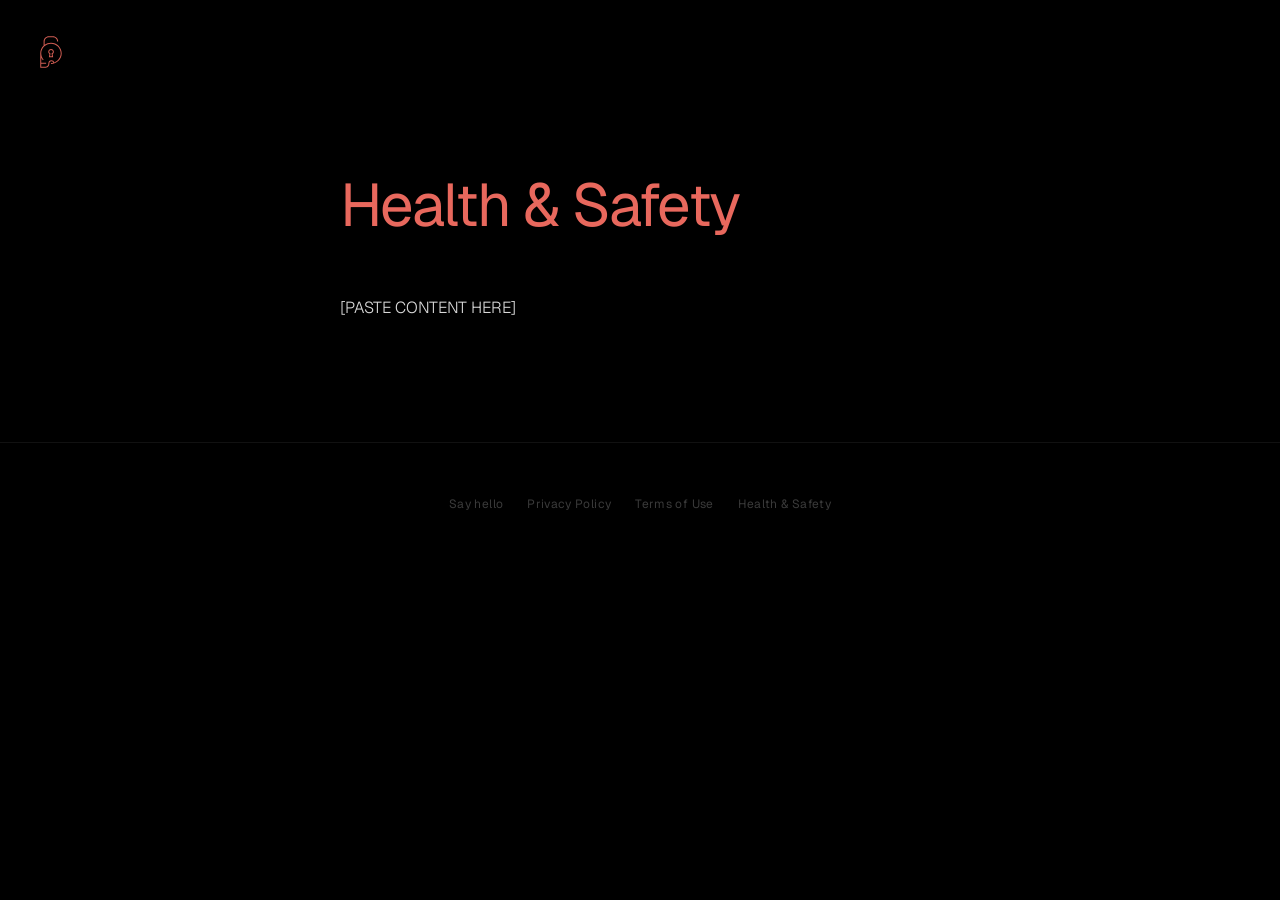
==== health.html @ e21d2026 "Add files via upload" ====
<!DOCTYPE html>
<html lang="en">
<head>
  <meta charset="UTF-8">
  <meta name="viewport" content="width=device-width, initial-scale=1.0">
  <meta name="description" content="Head Rub health and safety information.">
  <meta name="theme-color" content="#000000">
  <title>Health &amp; Safety — Head Rub</title>
  <link rel="stylesheet" href="style.css">
  <link rel="icon" href="assets/logo.svg" type="image/svg+xml">
</head>
<body>

  <header class="site-header">
    <a href="index.html" class="logo-link" aria-label="Head Rub — home">
      <img src="assets/logo.svg" alt="Head Rub" class="logo">
    </a>
  </header>

  <main>
    <div class="legal-title">
      <h1>Health &amp; Safety</h1>
    </div>

    <div class="legal-content">
      [PASTE CONTENT HERE]
    </div>
  </main>

  <footer class="site-footer">
    <nav class="footer-links" aria-label="Footer">
      <a href="mailto:hey@carrieflips.com">Say hello</a>
      <a href="privacy.html">Privacy Policy</a>
      <a href="terms.html">Terms of Use</a>
      <a href="health.html">Health &amp; Safety</a>
    </nav>
  </footer>

</body>
</html>
---- style.css ----
@import url('https://fonts.googleapis.com/css2?family=Geist:wght@300;400;500;600&display=swap');

:root {
  --black: #000000;
  --coral: #E8685D;
  --white: #ffffff;
  --muted: #5a2e26;
  --frame-border: #2a2a2a;
  --footer-link: #3a3a3a;
  --divider: #111111;
}

*, *::before, *::after {
  margin: 0;
  padding: 0;
  box-sizing: border-box;
}

html {
  scroll-behavior: smooth;
}

body {
  background: var(--black);
  color: var(--white);
  font-family: 'Geist', -apple-system, BlinkMacSystemFont, 'Segoe UI', sans-serif;
  font-size: 16px;
  line-height: 1.6;
  -webkit-font-smoothing: antialiased;
  -moz-osx-font-smoothing: grayscale;
}

a {
  color: inherit;
  text-decoration: none;
}

/* ─── Site Header ─── */

.site-header {
  padding: 36px 40px;
}

.logo-link {
  display: inline-flex;
  align-items: center;
  line-height: 0;
  opacity: 0.9;
  transition: opacity 0.2s ease;
}

.logo-link:hover {
  opacity: 1;
}

.logo {
  height: 32px;
  width: auto;
}

/* ─── Hero ─── */

.hero {
  display: flex;
  flex-direction: column;
  align-items: center;
  gap: 64px;
  padding: 40px 40px 100px;
  max-width: 1080px;
  margin: 0 auto;
}

@media (min-width: 780px) {
  .hero {
    flex-direction: row;
    align-items: center;
    gap: 80px;
    padding: 60px 60px 120px;
  }
}

/* Phone device frame */
.phone-frame {
  flex-shrink: 0;
  width: 280px;
  height: calc(280px * (19.5 / 9));
  background: #080808;
  border-radius: 36px;
  border: 1.5px solid var(--frame-border);
  overflow: hidden;
  position: relative;
  box-shadow: 0 0 0 1px #000, 0 32px 80px rgba(0, 0, 0, 0.6);
}

.phone-frame video {
  width: 100%;
  height: 100%;
  object-fit: cover;
  display: block;
}

.phone-placeholder {
  width: 100%;
  height: 100%;
  display: flex;
  flex-direction: column;
  align-items: center;
  justify-content: center;
  gap: 16px;
}

.phone-placeholder .placeholder-logo {
  height: 48px;
  width: auto;
  opacity: 0.25;
}

.phone-placeholder span {
  font-size: 11px;
  letter-spacing: 0.12em;
  text-transform: uppercase;
  color: #2a2a2a;
  font-weight: 400;
}

/* Hero text column */
.hero-text {
  max-width: 460px;
  width: 100%;
}

.hero-headline {
  font-size: clamp(26px, 4.5vw, 42px);
  font-weight: 400;
  color: var(--white);
  line-height: 1.2;
  letter-spacing: -0.025em;
  margin-bottom: 28px;
}

.hero-subhead {
  font-size: 17px;
  font-weight: 300;
  color: rgba(255, 255, 255, 0.65);
  line-height: 1.8;
  margin-bottom: 52px;
}

/* App Store badge */
.appstore-link {
  display: inline-block;
  transition: opacity 0.2s ease;
}

.appstore-link:hover {
  opacity: 0.8;
}

.appstore-badge {
  display: block;
  height: 48px;
  width: auto;
}

/* ─── About block ─── */

.about {
  padding: 80px 40px;
  max-width: 640px;
  margin: 0 auto;
  border-top: 1px solid var(--divider);
}

.about p {
  font-size: 18px;
  font-weight: 300;
  color: var(--white);
  line-height: 1.85;
}

.about p + p {
  margin-top: 28px;
}

/* ─── Health disclaimer ─── */

.disclaimer {
  padding: 0 40px 80px;
  max-width: 640px;
  margin: 0 auto;
}

.disclaimer p {
  font-size: 13px;
  font-weight: 300;
  color: var(--muted);
  line-height: 1.8;
}

/* ─── Footer ─── */

.site-footer {
  padding: 52px 40px;
  border-top: 1px solid var(--divider);
}

.footer-links {
  display: flex;
  flex-wrap: wrap;
  justify-content: center;
  align-items: center;
  gap: 6px 24px;
}

.footer-links a {
  font-size: 12px;
  font-weight: 400;
  color: var(--footer-link);
  letter-spacing: 0.03em;
  transition: color 0.2s ease;
}

.footer-links a:hover {
  color: var(--coral);
}

/* ─── Legal pages ─── */

.legal-title {
  padding: 60px 40px 16px;
  max-width: 680px;
  margin: 0 auto;
}

.legal-title h1 {
  font-size: clamp(36px, 7vw, 60px);
  font-weight: 400;
  color: var(--coral);
  letter-spacing: -0.03em;
  line-height: 1.1;
}

.legal-content {
  padding: 40px 40px 120px;
  max-width: 680px;
  margin: 0 auto;
  font-size: 16px;
  font-weight: 300;
  line-height: 1.8;
  color: rgba(255, 255, 255, 0.85);
}

.legal-content p + p {
  margin-top: 20px;
}

.legal-content h2 {
  font-size: 13px;
  font-weight: 500;
  color: var(--coral);
  letter-spacing: 0.1em;
  text-transform: uppercase;
  margin-top: 52px;
  margin-bottom: 16px;
}

.legal-content ul,
.legal-content ol {
  padding-left: 24px;
  margin-top: 12px;
  margin-bottom: 12px;
}

.legal-content li {
  margin-bottom: 8px;
}

/* ─── Responsive tweaks ─── */

@media (max-width: 480px) {
  .site-header {
    padding: 28px 24px;
  }

  .hero {
    padding: 32px 24px 80px;
    gap: 48px;
  }

  .phone-frame {
    width: 240px;
    height: calc(240px * (19.5 / 9));
  }

  .about,
  .disclaimer {
    padding-left: 24px;
    padding-right: 24px;
  }

  .legal-title,
  .legal-content {
    padding-left: 24px;
    padding-right: 24px;
  }

  .site-footer {
    padding: 40px 24px;
  }
}
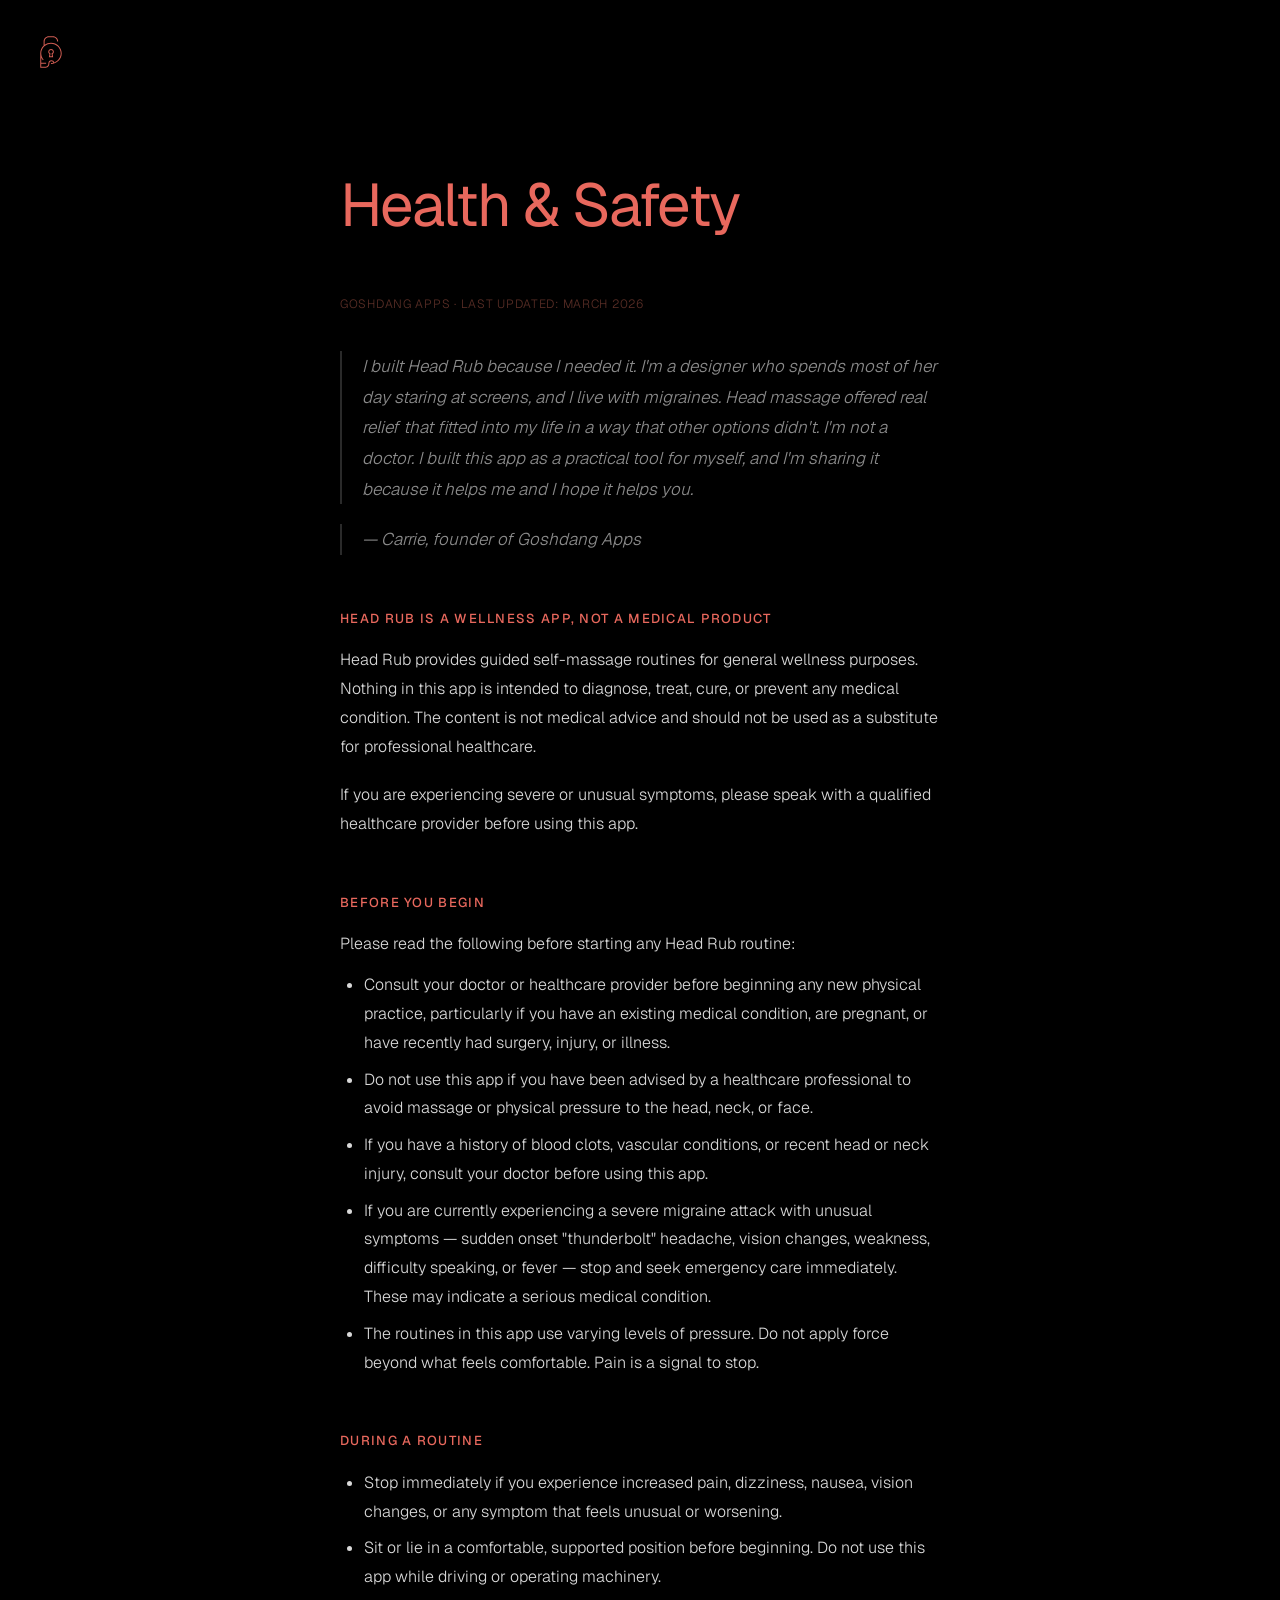
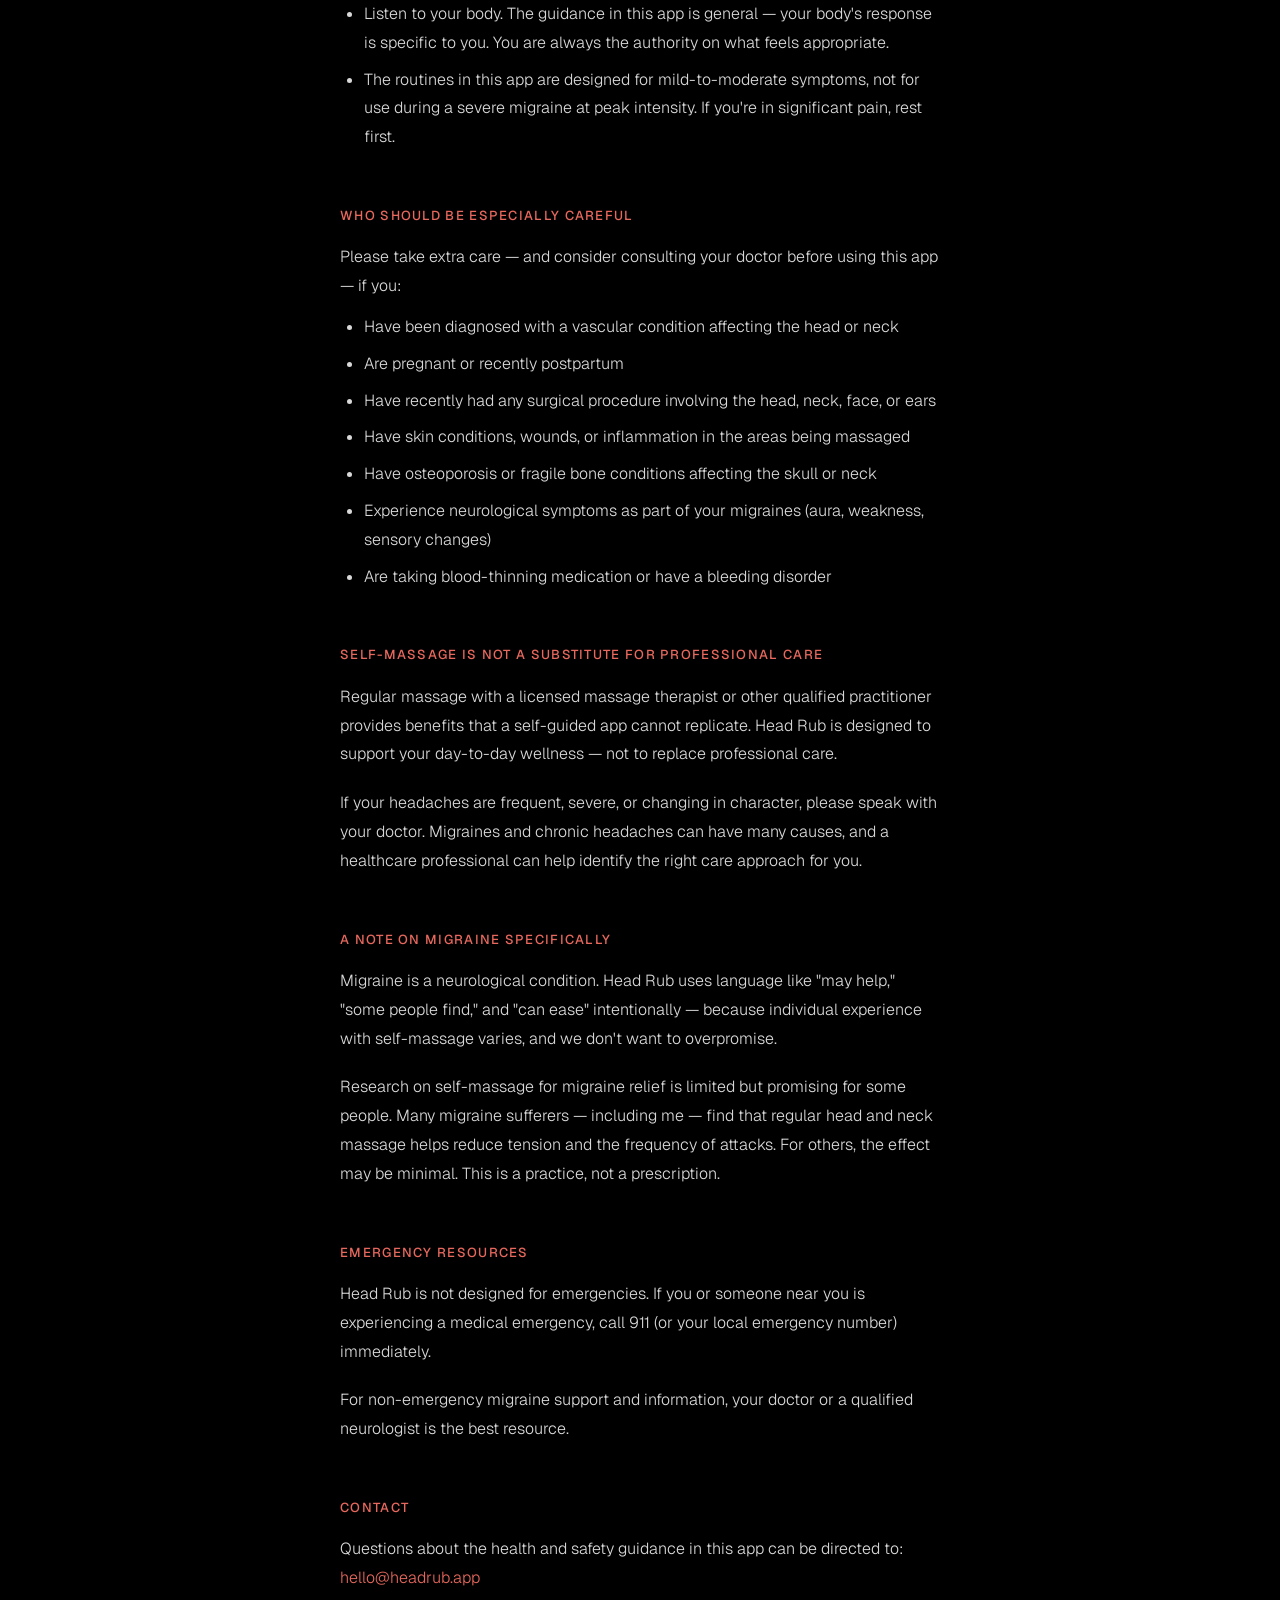
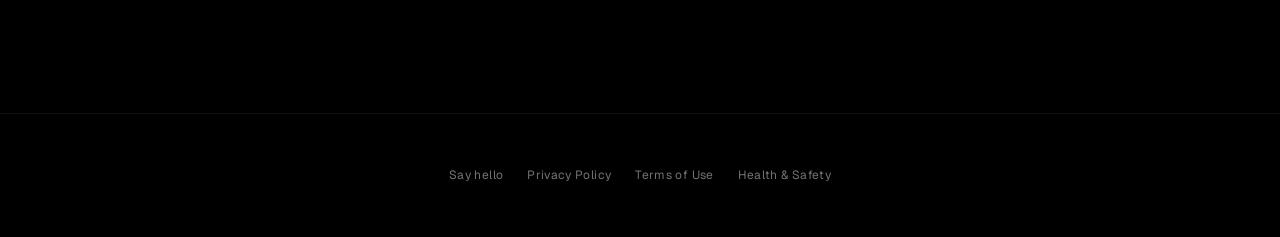
==== commit a2cd01f2: "Add content to all three legal pages Co-Authored-By: Claude Sonnet 4.6 <noreply@anthropic.com>" ====
--- a/health.html
+++ b/health.html
@@ -7,7 +7,7 @@
   <meta name="theme-color" content="#000000">
   <title>Health &amp; Safety — Head Rub</title>
   <link rel="stylesheet" href="style.css">
-  <link rel="icon" href="assets/logo.svg" type="image/svg+xml">
+  <link rel="icon" href="assets/favicon.svg" type="image/svg+xml">
 </head>
 <body>
 
@@ -23,7 +23,61 @@
     </div>
 
     <div class="legal-content">
-      [PASTE CONTENT HERE]
+
+      <p class="legal-meta">Goshdang Apps · Last Updated: March 2026</p>
+
+      <p class="legal-intro"><em>I built Head Rub because I needed it. I'm a designer who spends most of her day staring at screens, and I live with migraines. Head massage offered real relief that fitted into my life in a way that other options didn't. I'm not a doctor. I built this app as a practical tool for myself, and I'm sharing it because it helps me and I hope it helps you.</em></p>
+      <p class="legal-intro legal-intro--attr"><em>— Carrie, founder of Goshdang Apps</em></p>
+
+      <h2>Head Rub Is a Wellness App, Not a Medical Product</h2>
+      <p>Head Rub provides guided self-massage routines for general wellness purposes. Nothing in this app is intended to diagnose, treat, cure, or prevent any medical condition. The content is not medical advice and should not be used as a substitute for professional healthcare.</p>
+      <p>If you are experiencing severe or unusual symptoms, please speak with a qualified healthcare provider before using this app.</p>
+
+      <h2>Before You Begin</h2>
+      <p>Please read the following before starting any Head Rub routine:</p>
+      <ul>
+        <li>Consult your doctor or healthcare provider before beginning any new physical practice, particularly if you have an existing medical condition, are pregnant, or have recently had surgery, injury, or illness.</li>
+        <li>Do not use this app if you have been advised by a healthcare professional to avoid massage or physical pressure to the head, neck, or face.</li>
+        <li>If you have a history of blood clots, vascular conditions, or recent head or neck injury, consult your doctor before using this app.</li>
+        <li>If you are currently experiencing a severe migraine attack with unusual symptoms — sudden onset "thunderbolt" headache, vision changes, weakness, difficulty speaking, or fever — stop and seek emergency care immediately. These may indicate a serious medical condition.</li>
+        <li>The routines in this app use varying levels of pressure. Do not apply force beyond what feels comfortable. Pain is a signal to stop.</li>
+      </ul>
+
+      <h2>During a Routine</h2>
+      <ul>
+        <li>Stop immediately if you experience increased pain, dizziness, nausea, vision changes, or any symptom that feels unusual or worsening.</li>
+        <li>Sit or lie in a comfortable, supported position before beginning. Do not use this app while driving or operating machinery.</li>
+        <li>Listen to your body. The guidance in this app is general — your body's response is specific to you. You are always the authority on what feels appropriate.</li>
+        <li>The routines in this app are designed for mild-to-moderate symptoms, not for use during a severe migraine at peak intensity. If you're in significant pain, rest first.</li>
+      </ul>
+
+      <h2>Who Should Be Especially Careful</h2>
+      <p>Please take extra care — and consider consulting your doctor before using this app — if you:</p>
+      <ul>
+        <li>Have been diagnosed with a vascular condition affecting the head or neck</li>
+        <li>Are pregnant or recently postpartum</li>
+        <li>Have recently had any surgical procedure involving the head, neck, face, or ears</li>
+        <li>Have skin conditions, wounds, or inflammation in the areas being massaged</li>
+        <li>Have osteoporosis or fragile bone conditions affecting the skull or neck</li>
+        <li>Experience neurological symptoms as part of your migraines (aura, weakness, sensory changes)</li>
+        <li>Are taking blood-thinning medication or have a bleeding disorder</li>
+      </ul>
+
+      <h2>Self-Massage Is Not a Substitute for Professional Care</h2>
+      <p>Regular massage with a licensed massage therapist or other qualified practitioner provides benefits that a self-guided app cannot replicate. Head Rub is designed to support your day-to-day wellness — not to replace professional care.</p>
+      <p>If your headaches are frequent, severe, or changing in character, please speak with your doctor. Migraines and chronic headaches can have many causes, and a healthcare professional can help identify the right care approach for you.</p>
+
+      <h2>A Note on Migraine Specifically</h2>
+      <p>Migraine is a neurological condition. Head Rub uses language like "may help," "some people find," and "can ease" intentionally — because individual experience with self-massage varies, and we don't want to overpromise.</p>
+      <p>Research on self-massage for migraine relief is limited but promising for some people. Many migraine sufferers — including me — find that regular head and neck massage helps reduce tension and the frequency of attacks. For others, the effect may be minimal. This is a practice, not a prescription.</p>
+
+      <h2>Emergency Resources</h2>
+      <p>Head Rub is not designed for emergencies. If you or someone near you is experiencing a medical emergency, call 911 (or your local emergency number) immediately.</p>
+      <p>For non-emergency migraine support and information, your doctor or a qualified neurologist is the best resource.</p>
+
+      <h2>Contact</h2>
+      <p>Questions about the health and safety guidance in this app can be directed to: <a href="mailto:hello@headrub.app">hello@headrub.app</a></p>
+
     </div>
   </main>
 
--- a/style.css
+++ b/style.css
@@ -92,6 +92,19 @@
   box-shadow: 0 0 0 1px #000, 0 32px 80px rgba(0, 0, 0, 0.6);
 }
 
+.phone-frame::before {
+  content: '';
+  position: absolute;
+  top: 0;
+  left: 0;
+  right: 0;
+  height: 60px;
+  background: linear-gradient(to bottom, #000000 0%, transparent 100%);
+  z-index: 1;
+  pointer-events: none;
+  border-radius: 36px 36px 0 0;
+}
+
 .phone-frame video {
   width: 100%;
   height: 100%;
@@ -215,13 +228,13 @@
 .footer-links a {
   font-size: 12px;
   font-weight: 400;
-  color: var(--footer-link);
+  color: rgba(255, 255, 255, 0.45);
   letter-spacing: 0.03em;
   transition: color 0.2s ease;
 }
 
 .footer-links a:hover {
-  color: var(--coral);
+  color: rgba(255, 255, 255, 0.8);
 }
 
 /* ─── Legal pages ─── */
@@ -252,6 +265,27 @@
 
 .legal-content p + p {
   margin-top: 20px;
+}
+
+.legal-meta {
+  font-size: 12px;
+  letter-spacing: 0.06em;
+  text-transform: uppercase;
+  color: var(--muted);
+  margin-bottom: 36px;
+}
+
+.legal-intro {
+  font-size: 17px;
+  color: rgba(255, 255, 255, 0.55);
+  font-style: italic;
+  border-left: 2px solid #2a2a2a;
+  padding-left: 20px;
+  margin-bottom: 8px !important;
+}
+
+.legal-intro--attr {
+  margin-bottom: 52px !important;
 }
 
 .legal-content h2 {
@@ -264,6 +298,26 @@
   margin-bottom: 16px;
 }
 
+.legal-content h3 {
+  font-size: 12px;
+  font-weight: 500;
+  color: rgba(255, 255, 255, 0.45);
+  letter-spacing: 0.08em;
+  text-transform: uppercase;
+  margin-top: 32px;
+  margin-bottom: 12px;
+}
+
+.legal-content a {
+  color: var(--coral);
+  text-decoration: none;
+  transition: opacity 0.2s ease;
+}
+
+.legal-content a:hover {
+  opacity: 0.75;
+}
+
 .legal-content ul,
 .legal-content ol {
   padding-left: 24px;
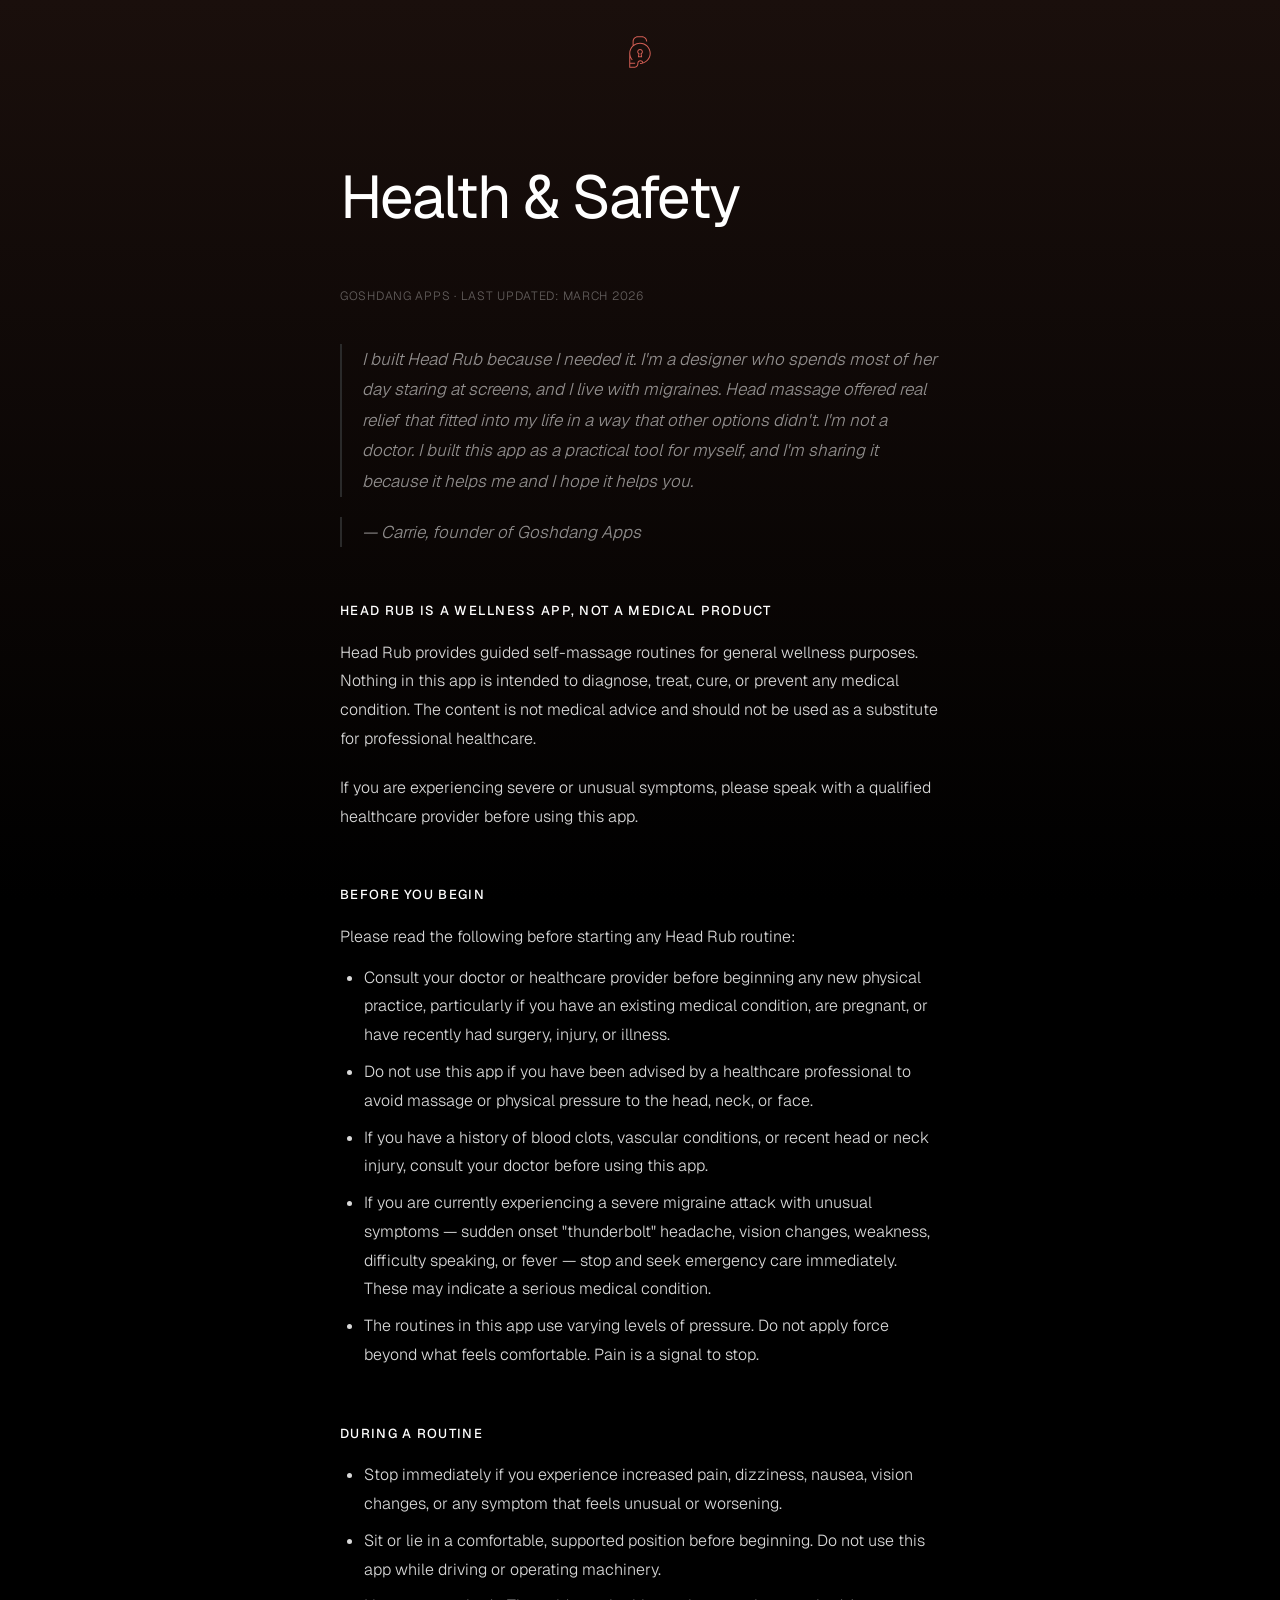
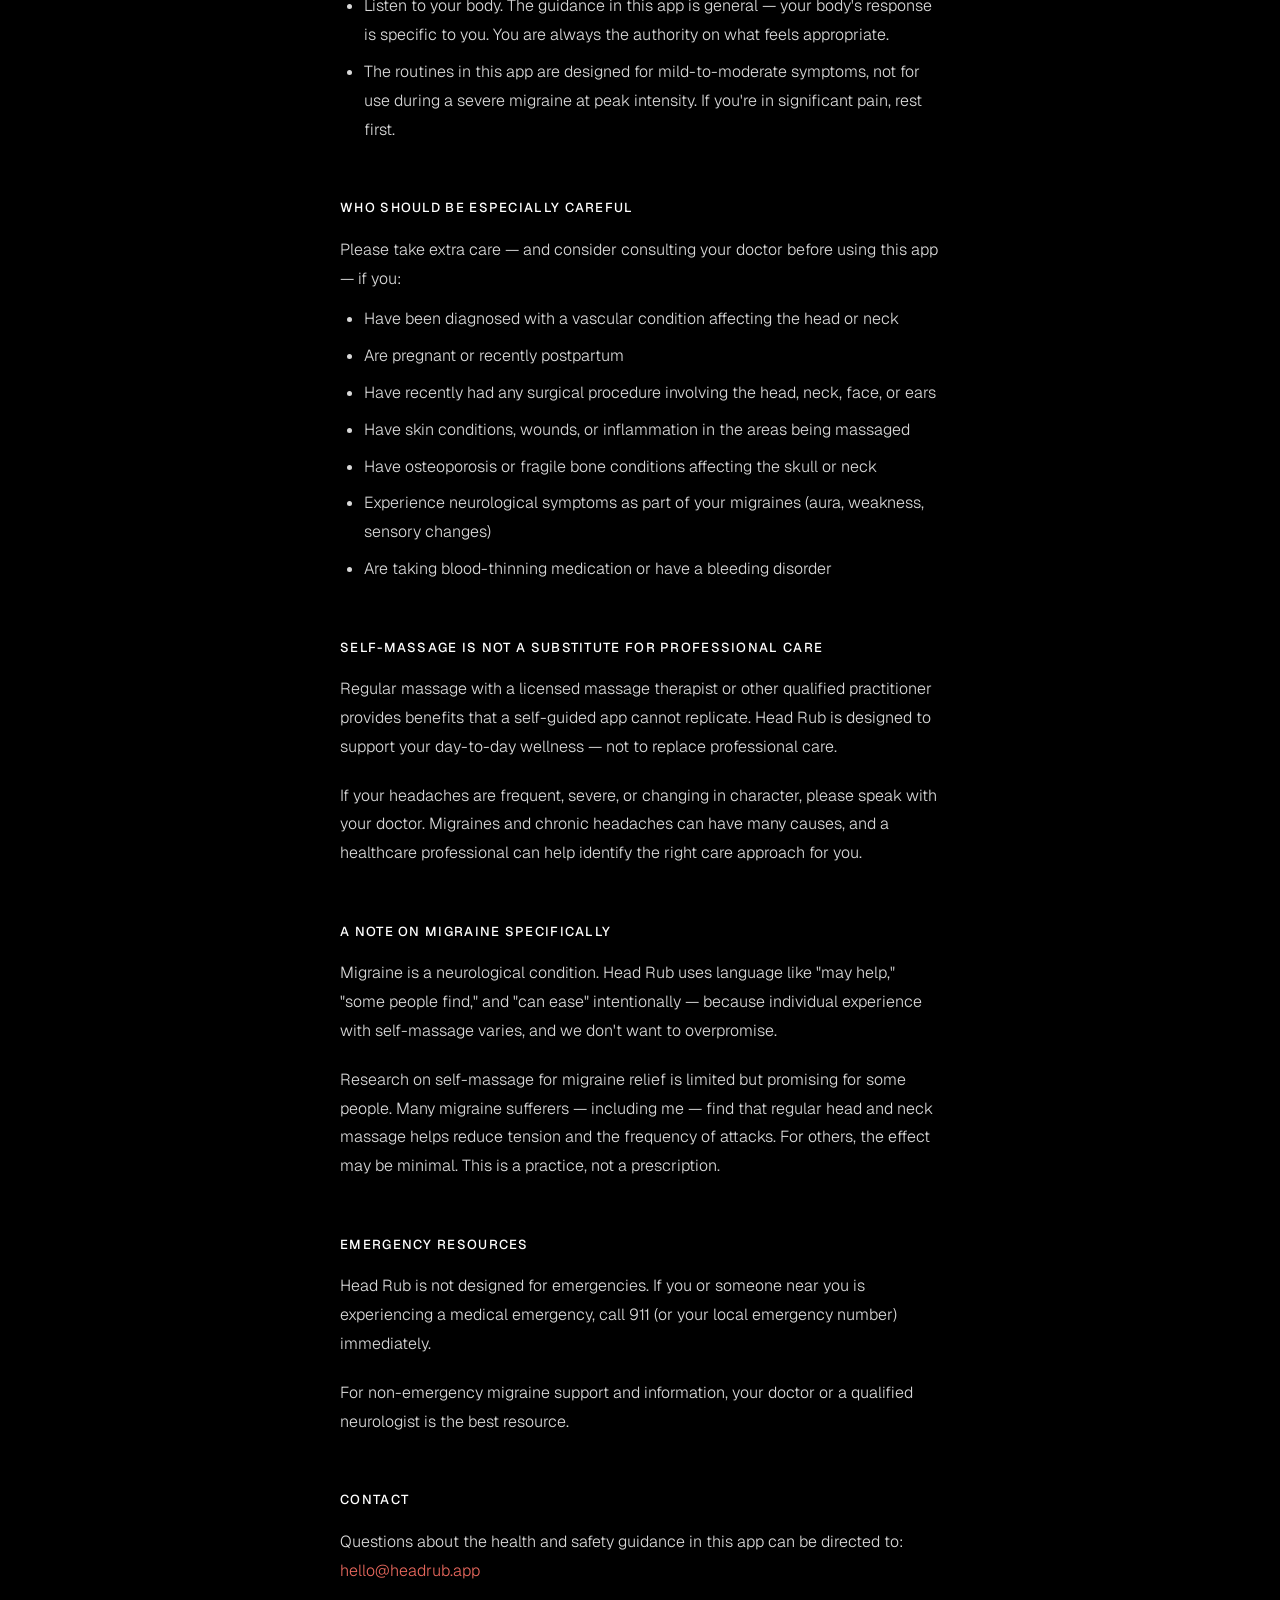
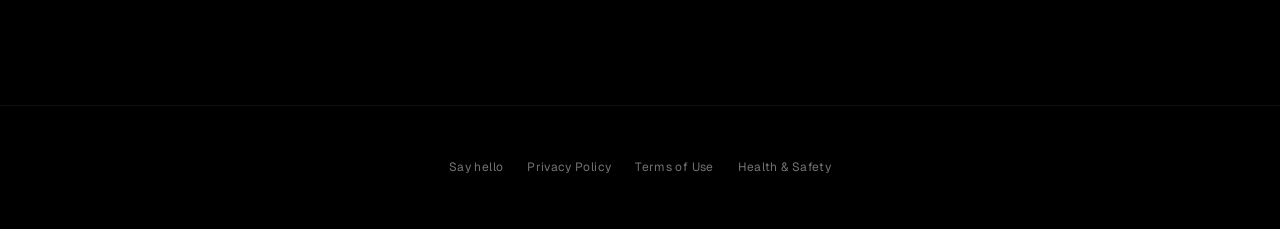
==== commit 2e5f5264: "Remove .html from page URLs, add clean URL routing Adds vercel.json with cleanUrls: true and updates" ====
--- a/health.html
+++ b/health.html
@@ -12,7 +12,7 @@
 <body>
 
   <header class="site-header">
-    <a href="index.html" class="logo-link" aria-label="Head Rub — home">
+    <a href="/" class="logo-link" aria-label="Head Rub — home">
       <img src="assets/logo.svg" alt="Head Rub" class="logo">
     </a>
   </header>
@@ -84,9 +84,9 @@
   <footer class="site-footer">
     <nav class="footer-links" aria-label="Footer">
       <a href="mailto:hey@carrieflips.com">Say hello</a>
-      <a href="privacy.html">Privacy Policy</a>
-      <a href="terms.html">Terms of Use</a>
-      <a href="health.html">Health &amp; Safety</a>
+      <a href="/privacy">Privacy Policy</a>
+      <a href="/terms">Terms of Use</a>
+      <a href="/health">Health &amp; Safety</a>
     </nav>
   </footer>
 
--- a/style.css
+++ b/style.css
@@ -17,11 +17,16 @@
 }
 
 html {
+  background: #000000;
+}
+
+html {
   scroll-behavior: smooth;
 }
 
 body {
-  background: var(--black);
+  background: linear-gradient(to bottom, #1A0F0C 0%, #000000 100%);
+  background-attachment: fixed;
   color: var(--white);
   font-family: 'Geist', -apple-system, BlinkMacSystemFont, 'Segoe UI', sans-serif;
   font-size: 16px;
@@ -39,6 +44,8 @@
 
 .site-header {
   padding: 36px 40px;
+  display: flex;
+  justify-content: center;
 }
 
 .logo-link {
@@ -74,8 +81,10 @@
   .hero {
     flex-direction: row;
     align-items: center;
+    justify-content: center;
     gap: 80px;
     padding: 60px 60px 120px;
+    max-width: 860px;
   }
 }
 
@@ -151,6 +160,16 @@
   margin-bottom: 28px;
 }
 
+@media (max-width: 779px) {
+  .hero-headline {
+    font-size: 52px;
+  }
+
+  .waitlist-button {
+    width: 100%;
+  }
+}
+
 .hero-subhead {
   font-size: 17px;
   font-weight: 300;
@@ -169,10 +188,109 @@
   opacity: 0.8;
 }
 
+.appstore-link--disabled {
+  opacity: 0.4;
+  pointer-events: none;
+  cursor: default;
+}
+
 .appstore-badge {
   display: block;
   height: 48px;
   width: auto;
+}
+
+/* Early access */
+.early-access {
+  margin-top: 56px;
+}
+
+.early-access-heading {
+  font-size: 20px;
+  font-weight: 400;
+  color: var(--white);
+  letter-spacing: -0.01em;
+  margin-bottom: 10px;
+}
+
+.early-access-subhead {
+  font-size: 14px;
+  font-weight: 300;
+  color: var(--white);
+  line-height: 1.6;
+  margin-bottom: 28px;
+}
+
+.waitlist-form {
+  display: flex;
+  flex-direction: column;
+  align-items: flex-start;
+  gap: 12px;
+  max-width: 320px;
+}
+
+.waitlist-input {
+  width: 100%;
+  background: #111;
+  border: 1px solid rgba(255, 255, 255, 0.25);
+  border-radius: 0;
+  color: var(--white);
+  font-family: inherit;
+  font-size: 14px;
+  font-weight: 300;
+  padding: 12px 14px;
+  outline: none;
+  transition: border-color 0.2s ease;
+  -webkit-appearance: none;
+  appearance: none;
+}
+
+.waitlist-input::placeholder {
+  color: rgba(255, 255, 255, 0.3);
+}
+
+.waitlist-input:focus {
+  border-color: rgba(255, 255, 255, 0.6);
+}
+
+.waitlist-error {
+  font-size: 12px;
+  font-weight: 300;
+  color: rgba(255, 255, 255, 0.6);
+  line-height: 1.5;
+  margin: 0;
+}
+
+.waitlist-button {
+  background: var(--coral);
+  border: 1px solid var(--coral);
+  color: var(--black);
+  font-family: inherit;
+  font-size: 13px;
+  font-weight: 400;
+  letter-spacing: 0.04em;
+  padding: 11px 24px;
+  cursor: pointer;
+  transition: opacity 0.2s ease;
+  -webkit-appearance: none;
+  appearance: none;
+}
+
+.waitlist-button:hover:not(:disabled) {
+  opacity: 0.75;
+}
+
+.waitlist-button:disabled {
+  opacity: 0.45;
+  cursor: default;
+}
+
+.waitlist-success {
+  font-size: 15px;
+  font-weight: 300;
+  color: var(--white);
+  margin-top: 4px;
+  line-height: 1.6;
 }
 
 /* ─── About block ─── */
@@ -195,26 +313,21 @@
   margin-top: 28px;
 }
 
-/* ─── Health disclaimer ─── */
-
-.disclaimer {
-  padding: 0 40px 80px;
-  max-width: 640px;
-  margin: 0 auto;
-}
-
-.disclaimer p {
-  font-size: 13px;
-  font-weight: 300;
-  color: var(--muted);
-  line-height: 1.8;
-}
-
 /* ─── Footer ─── */
 
 .site-footer {
   padding: 52px 40px;
   border-top: 1px solid var(--divider);
+}
+
+.footer-disclaimer {
+  font-size: 12px;
+  font-weight: 300;
+  color: rgba(255, 255, 255, 0.65);
+  line-height: 1.7;
+  text-align: center;
+  max-width: 480px;
+  margin: 0 auto 24px;
 }
 
 .footer-links {
@@ -248,7 +361,7 @@
 .legal-title h1 {
   font-size: clamp(36px, 7vw, 60px);
   font-weight: 400;
-  color: var(--coral);
+  color: var(--white);
   letter-spacing: -0.03em;
   line-height: 1.1;
 }
@@ -271,7 +384,7 @@
   font-size: 12px;
   letter-spacing: 0.06em;
   text-transform: uppercase;
-  color: var(--muted);
+  color: rgba(255, 255, 255, 0.35);
   margin-bottom: 36px;
 }
 
@@ -291,7 +404,7 @@
 .legal-content h2 {
   font-size: 13px;
   font-weight: 500;
-  color: var(--coral);
+  color: var(--white);
   letter-spacing: 0.1em;
   text-transform: uppercase;
   margin-top: 52px;
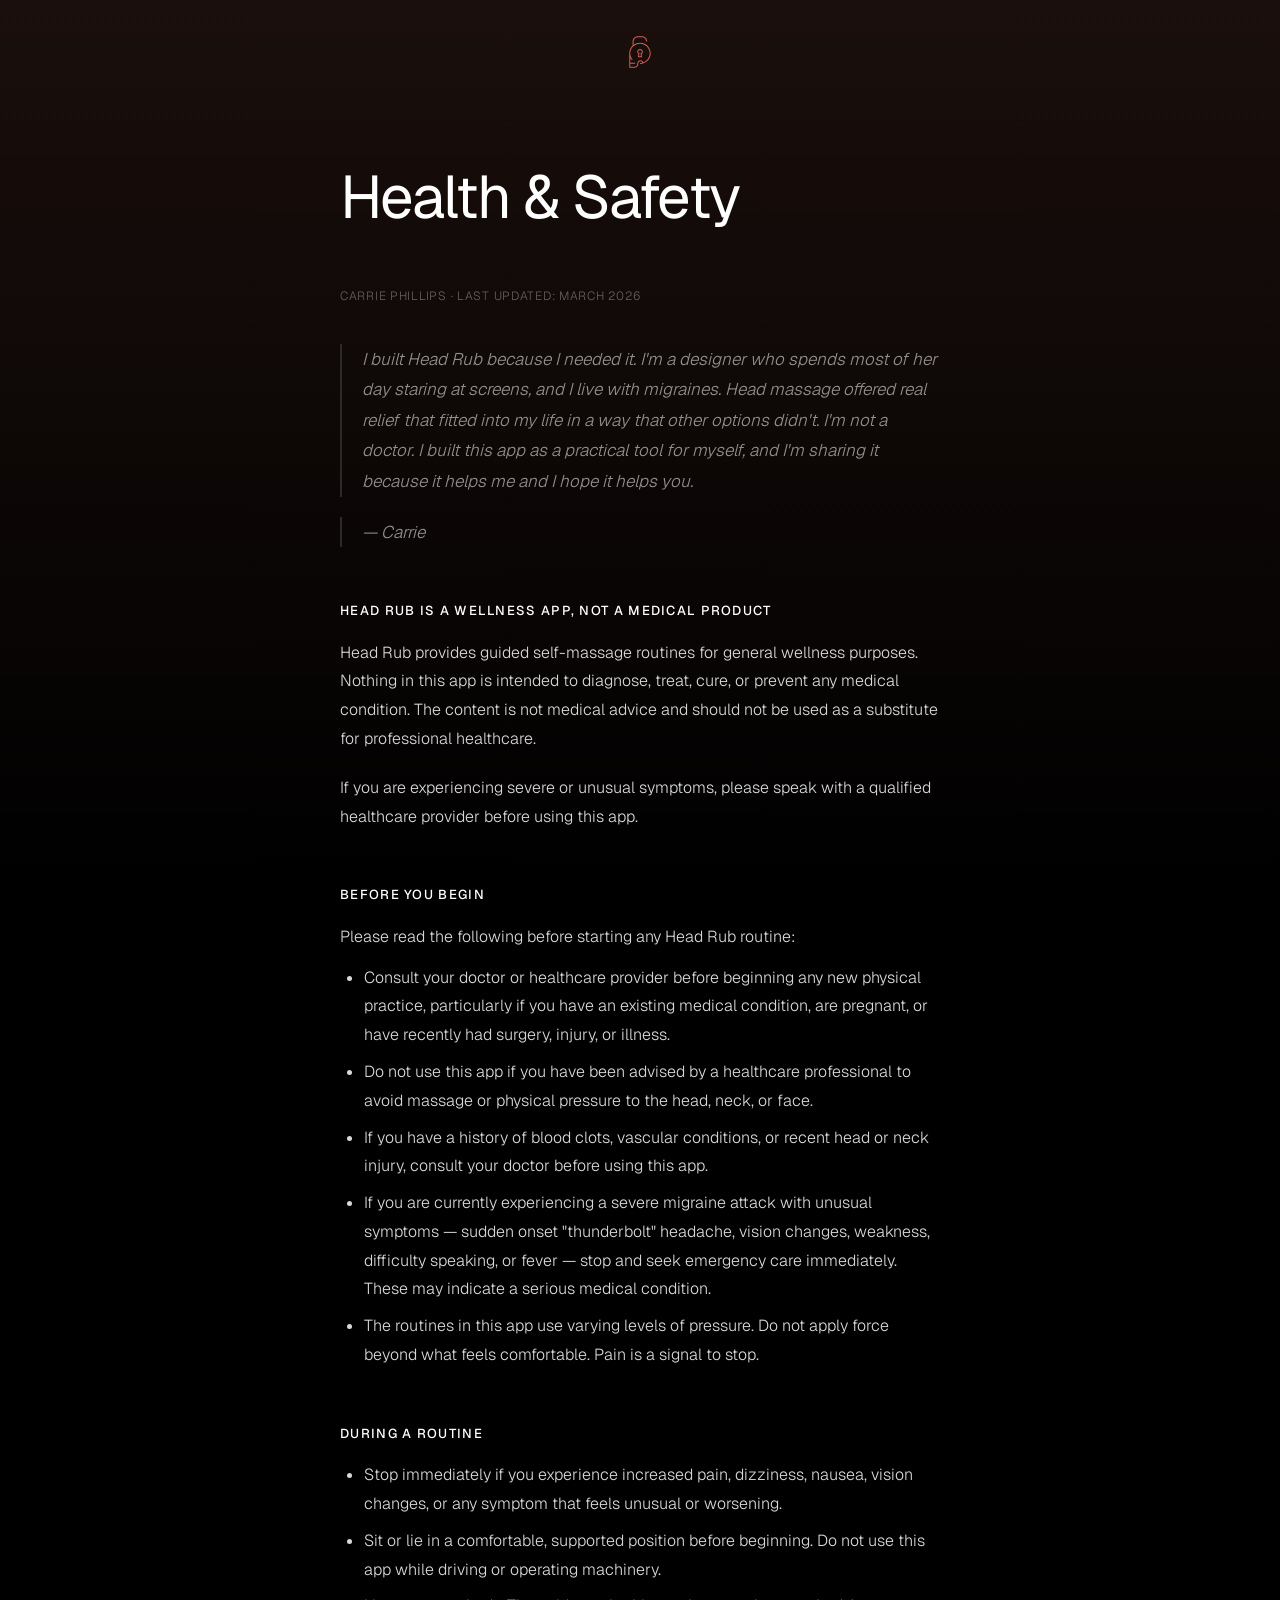
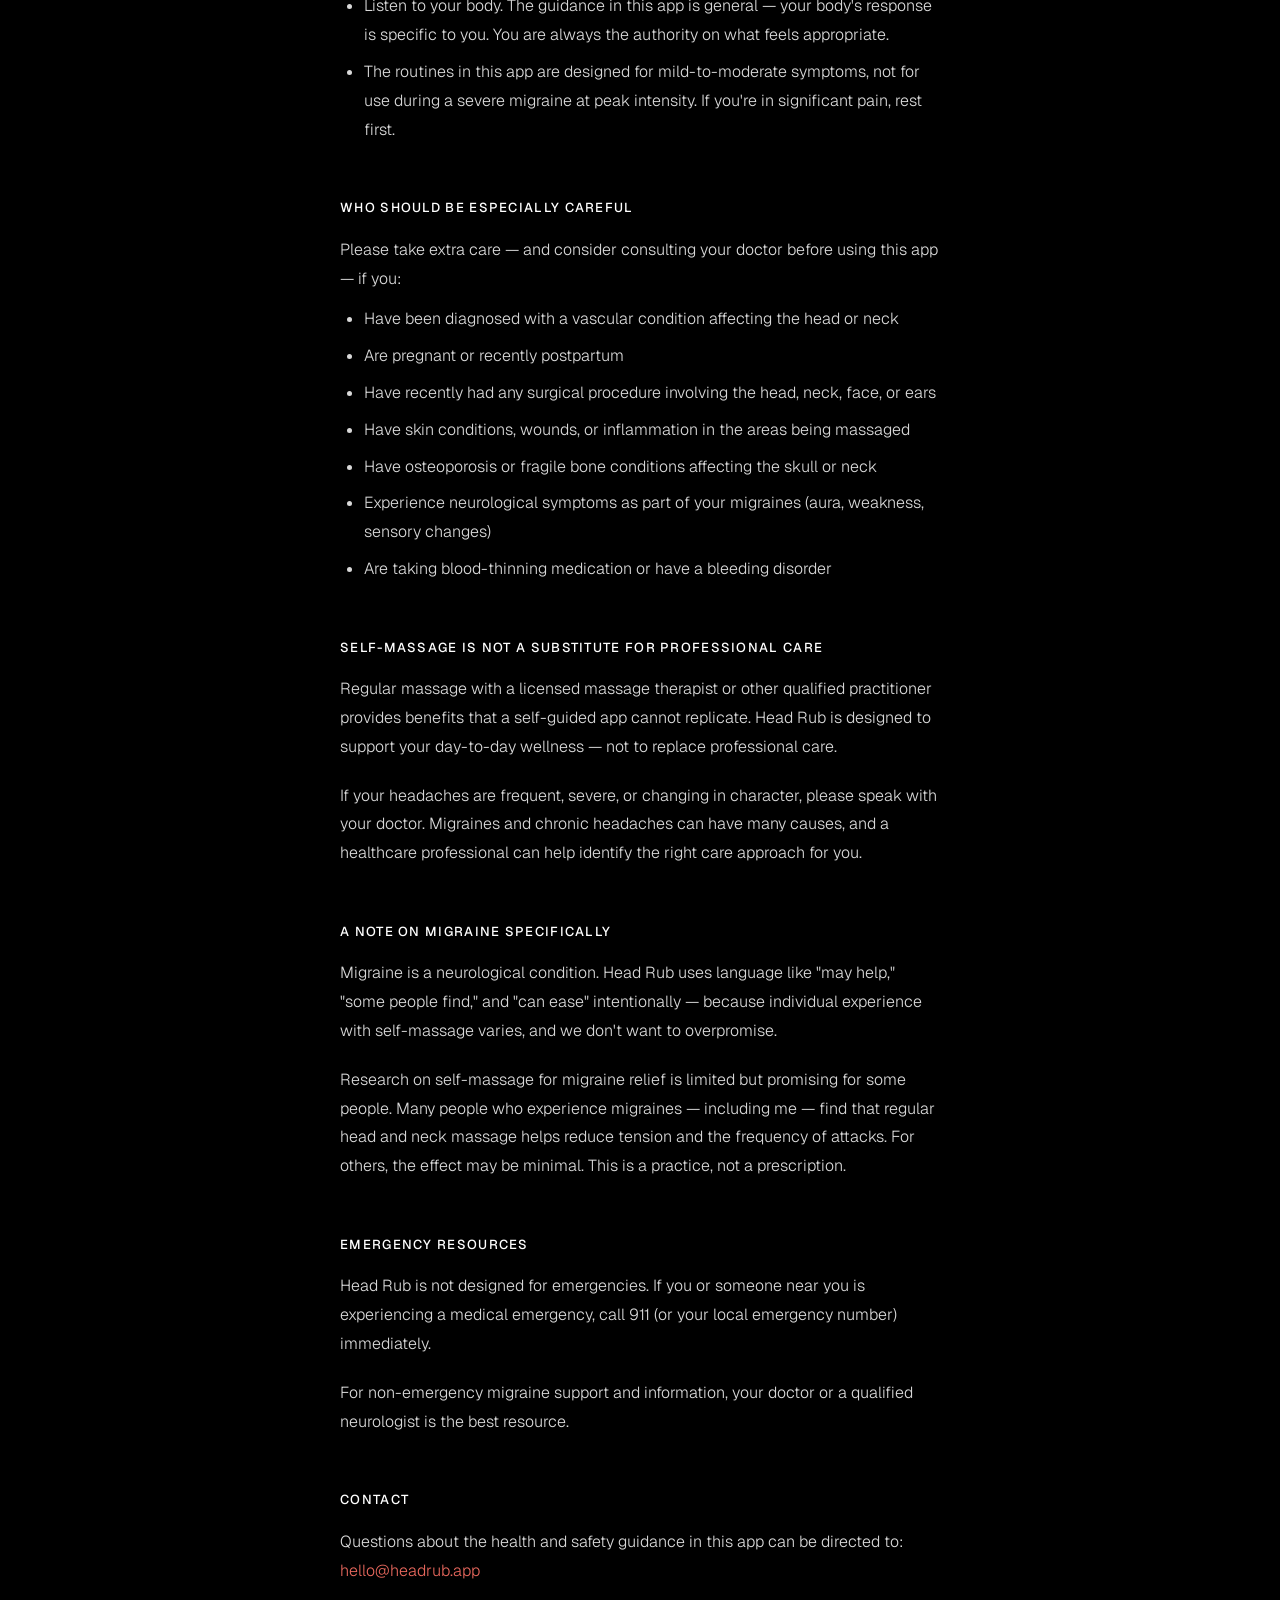
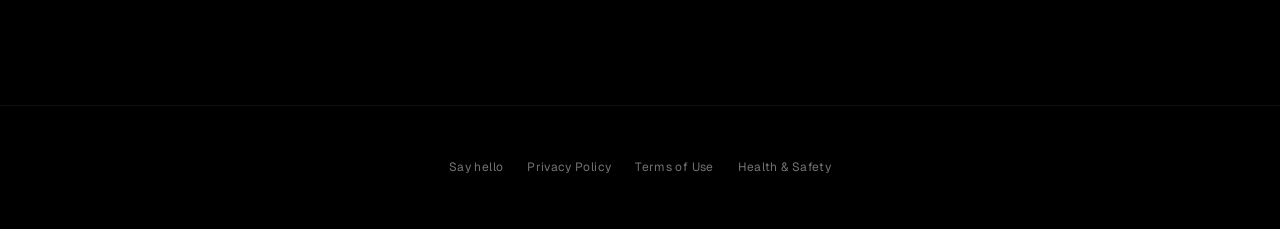
==== commit 1a51984e: "Update legal pages for free MVP launch Replaces Goshdang Apps with Carrie Phillips throughout. Remov" ====
--- a/health.html
+++ b/health.html
@@ -24,10 +24,10 @@
 
     <div class="legal-content">
 
-      <p class="legal-meta">Goshdang Apps · Last Updated: March 2026</p>
+      <p class="legal-meta">Carrie Phillips · Last Updated: March 2026</p>
 
       <p class="legal-intro"><em>I built Head Rub because I needed it. I'm a designer who spends most of her day staring at screens, and I live with migraines. Head massage offered real relief that fitted into my life in a way that other options didn't. I'm not a doctor. I built this app as a practical tool for myself, and I'm sharing it because it helps me and I hope it helps you.</em></p>
-      <p class="legal-intro legal-intro--attr"><em>— Carrie, founder of Goshdang Apps</em></p>
+      <p class="legal-intro legal-intro--attr"><em>— Carrie</em></p>
 
       <h2>Head Rub Is a Wellness App, Not a Medical Product</h2>
       <p>Head Rub provides guided self-massage routines for general wellness purposes. Nothing in this app is intended to diagnose, treat, cure, or prevent any medical condition. The content is not medical advice and should not be used as a substitute for professional healthcare.</p>
@@ -69,7 +69,7 @@
 
       <h2>A Note on Migraine Specifically</h2>
       <p>Migraine is a neurological condition. Head Rub uses language like "may help," "some people find," and "can ease" intentionally — because individual experience with self-massage varies, and we don't want to overpromise.</p>
-      <p>Research on self-massage for migraine relief is limited but promising for some people. Many migraine sufferers — including me — find that regular head and neck massage helps reduce tension and the frequency of attacks. For others, the effect may be minimal. This is a practice, not a prescription.</p>
+      <p>Research on self-massage for migraine relief is limited but promising for some people. Many people who experience migraines — including me — find that regular head and neck massage helps reduce tension and the frequency of attacks. For others, the effect may be minimal. This is a practice, not a prescription.</p>
 
       <h2>Emergency Resources</h2>
       <p>Head Rub is not designed for emergencies. If you or someone near you is experiencing a medical emergency, call 911 (or your local emergency number) immediately.</p>
